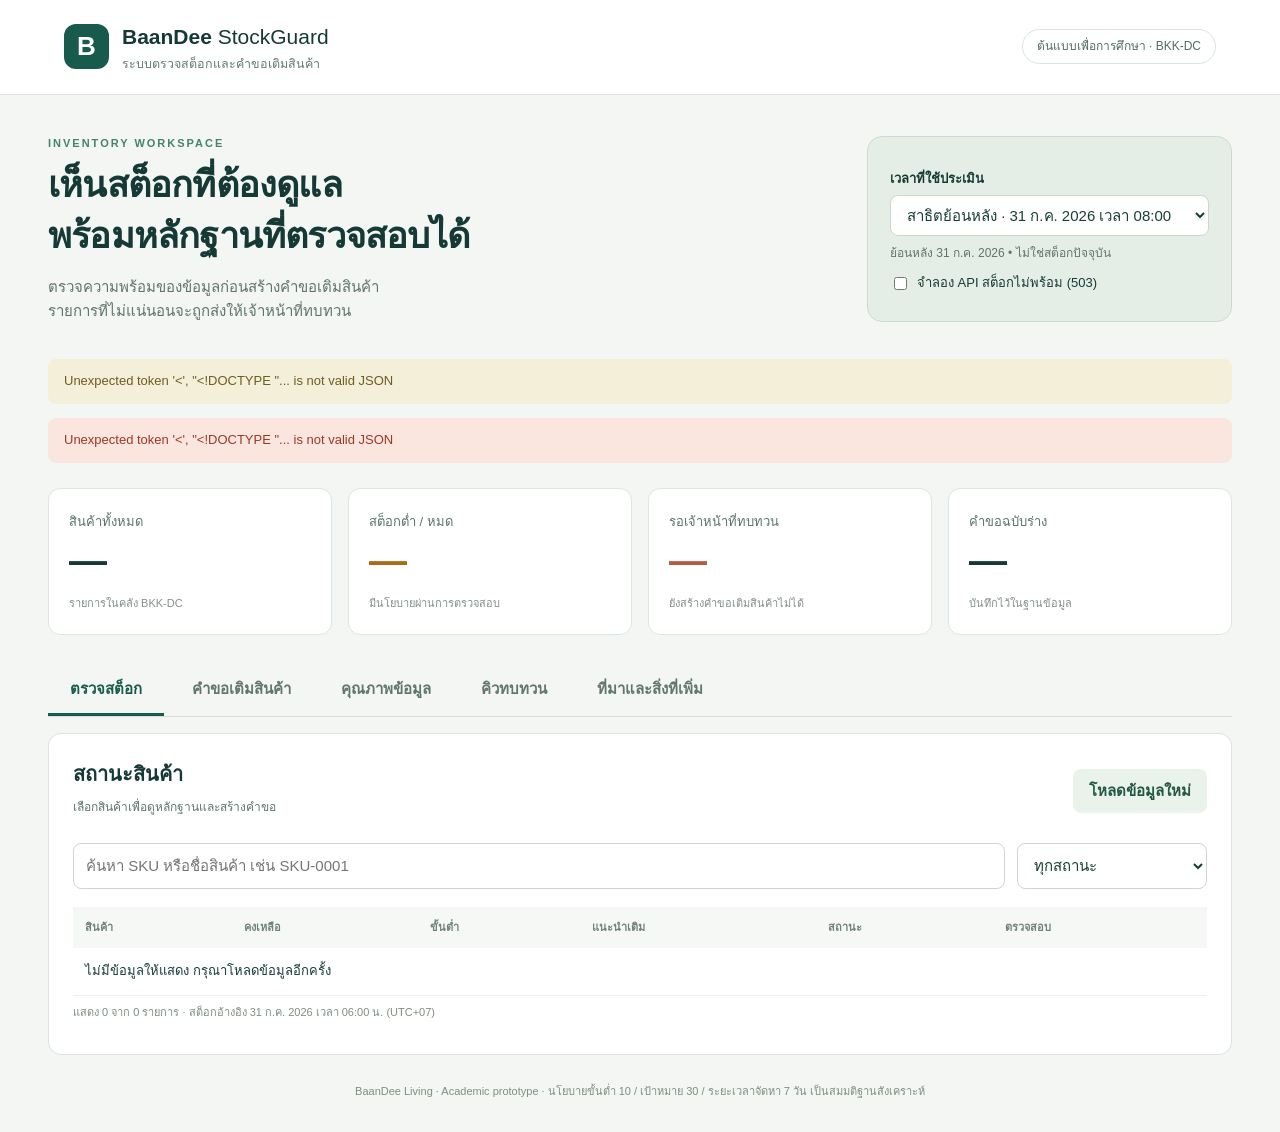
==== index.html @ 7da09f11 "Add files via upload" ====
<!doctype html><html lang="th"><head><meta charset="utf-8"><meta name="viewport" content="width=device-width, initial-scale=1"><title>BaanDee StockGuard</title><link rel="stylesheet" href="/style.css"><script src="/app.js" defer></script><script src="/features.js" defer></script></head>
<body><header><div class="brand"><span class="logo">B</span><div><strong>BaanDee <span>StockGuard</span></strong><small>ระบบตรวจสต็อกและคำขอเติมสินค้า</small></div></div><span class="pill">ต้นแบบเพื่อการศึกษา · BKK-DC</span></header>
<main><section class="hero"><div><p class="eyebrow">INVENTORY WORKSPACE</p><h1>เห็นสต็อกที่ต้องดูแล<br>พร้อมหลักฐานที่ตรวจสอบได้</h1><p>ตรวจความพร้อมของข้อมูลก่อนสร้างคำขอเติมสินค้า<br>รายการที่ไม่แน่นอนจะถูกส่งให้เจ้าหน้าที่ทบทวน</p></div><div class="modebox"><label for="mode">เวลาที่ใช้ประเมิน</label><select id="mode"><option value="demo">สาธิตย้อนหลัง · 31 ก.ค. 2026 เวลา 08:00</option><option value="live">ตรวจ ณ เวลาปัจจุบัน</option></select><p id="modeNote">ข้อมูลจำลอง • ไม่ใช่สต็อกปัจจุบัน</p><label class="check"><input type="checkbox" id="outage"> จำลอง API สต็อกไม่พร้อม (503)</label></div></section>
<p id="storageNote" class="callout">กำลังตรวจสอบโหมดจัดเก็บข้อมูล…</p>
<div id="notice" class="notice" role="status" aria-live="polite" hidden></div>
<section class="metrics" aria-label="ภาพรวม"><article><span>สินค้าทั้งหมด</span><strong id="total">—</strong><small>รายการในคลัง BKK-DC</small></article><article><span>สต็อกต่ำ / หมด</span><strong id="atRisk">—</strong><small>มีนโยบายผ่านการตรวจสอบ</small></article><article><span>รอเจ้าหน้าที่ทบทวน</span><strong id="reviewCount">—</strong><small>ยังสร้างคำขอเติมสินค้าไม่ได้</small></article><article><span>คำขอฉบับร่าง</span><strong id="draftCount">—</strong><small>บันทึกไว้ในฐานข้อมูล</small></article></section>
<nav aria-label="ส่วนการทำงาน"><button class="tab active" data-tab="inventory">ตรวจสต็อก</button><button class="tab" data-tab="requests">คำขอเติมสินค้า</button><button class="tab" data-tab="quality">คุณภาพข้อมูล</button><button class="tab" data-tab="review">คิวทบทวน</button><button class="tab" data-tab="project">ที่มาและสิ่งที่เพิ่ม</button></nav>
<section id="inventory" class="panel"><div class="sectionhead"><div><h2>สถานะสินค้า</h2><p>เลือกสินค้าเพื่อดูหลักฐานและสร้างคำขอ</p></div><button id="refresh" class="secondary">โหลดข้อมูลใหม่</button></div><div class="filters"><input id="search" aria-label="ค้นหาสินค้า" placeholder="ค้นหา SKU หรือชื่อสินค้า เช่น SKU-0001"><select id="filter" aria-label="กรองสถานะ"><option value="all">ทุกสถานะ</option><option value="low">สต็อกต่ำ</option><option value="out">สินค้าหมด</option><option value="review">ต้องทบทวน</option><option value="ok">เพียงพอ</option></select></div><div class="tablewrap"><table><thead><tr><th>สินค้า</th><th>คงเหลือ</th><th>ขั้นต่ำ</th><th>แนะนำเติม</th><th>สถานะ</th><th>ตรวจสอบ</th></tr></thead><tbody id="stockRows"></tbody></table></div><p id="rowCount" class="footnote"></p></section>
<section id="requests" class="panel" hidden><div class="sectionhead"><div><h2>คำขอเติมสินค้า</h2><p>สร้าง → บันทึก → เรียกกลับ → แก้ไข • ทุกการเปลี่ยนแปลงมีประวัติ</p></div><button id="reloadRequests" class="secondary">เรียกข้อมูลที่บันทึก</button></div><p class="callout">คำขอเป็นฉบับร่างเท่านั้น ไม่มีการสั่งซื้อหรือเปลี่ยนยอดสต็อกจริง</p><div class="tablewrap"><table><thead><tr><th>คำขอ / สินค้า</th><th>จำนวน</th><th>โหมด</th><th>สถานะ</th><th>เวอร์ชัน</th><th>จัดการ</th></tr></thead><tbody id="requestRows"></tbody></table></div></section>
<section id="quality" class="panel" hidden><div class="sectionhead"><div><h2>หลักฐานคุณภาพข้อมูล</h2><p>แยกข้อมูลต้นฉบับ ข้อมูลสังเคราะห์ และรายการที่ยังตัดสินใจไม่ได้</p></div></div><div id="qualitySummary" class="callout"></div><div class="tablewrap"><table><thead><tr><th>ปัญหา / แหล่งข้อมูล</th><th>Key</th><th>ก่อน</th><th>หลัง / วิธีจัดการ</th></tr></thead><tbody id="qualityRows"></tbody></table></div></section>
<section id="review" class="panel" hidden><h2>คิวรายการที่ต้องทบทวน</h2><p>แก้เฉพาะนโยบายที่มีหลักฐานหรือข้อตกลงในการสาธิต ข้อมูลสต็อกเก่า/ผิดต้องแก้ที่แหล่งข้อมูลและนำเข้าใหม่</p><div id="reviewRows"></div></section>
<section id="project" class="panel" hidden><h2>ปัญหาและสิ่งที่พัฒนาเพิ่ม</h2><p>ผู้ใช้: เจ้าหน้าที่คลัง BKK-DC ต้องตัดสินใจว่าจะเติมสินค้าใด โดยจำนวนคงเหลือเพียงอย่างเดียวไม่เพียงพอ และนโยบายอาจหายหรือขัดแย้ง</p><p class="callout">คุณค่าที่คาดหวัง: ลดเวลารวบรวมข้อมูลและลดการสร้างคำขอจากหลักฐานไม่พร้อม ยังไม่ได้วัดผลกับผู้ใช้จริง</p><h3>ข้อมูลอาจารย์ → นโยบายของทีม → คำขอเติมสินค้า</h3><p>เชื่อมสินค้าด้วย product_id และเชื่อมนโยบายกับสต็อกด้วย product_id + location_id</p><div id="sourceComparison"></div><h3>ส่วนที่เพิ่มในรอบนี้</h3><ul><li>คิวทบทวน พร้อมบันทึกนโยบาย ผู้ทบทวน เหตุผล และประวัติใน SQLite</li><li>What-if เปรียบเทียบเกณฑ์โดยไม่บันทึกข้อมูล</li><li>แสดงรายการกักกัน และหลักฐานเทียบไฟล์ต้นฉบับด้วย SHA-256</li><li>โหมดซ้อมแยกฐานข้อมูล และ tests ครอบคลุมฟีเจอร์ใหม่</li></ul><p>ระบบใช้กฎที่ตรวจซ้ำได้ ไม่มี Generative AI ในผลิตภัณฑ์; ใช้ AI ช่วยพัฒนา ต้องให้ทีมตรวจสอบและอธิบายได้</p></section>
<footer>BaanDee Living · Academic prototype · นโยบายขั้นต่ำ 10 / เป้าหมาย 30 / ระยะเวลาจัดหา 7 วัน เป็นสมมติฐานสังเคราะห์</footer></main>
<dialog id="detail"><form method="dialog"><button class="close" aria-label="ปิด">×</button></form><p class="eyebrow">EVIDENCE & ACTION</p><h2 id="detailTitle"></h2><div id="evidence"></div><form id="requestForm"><label for="quantity">จำนวนที่ขอเติม (ปรับได้ตามดุลยพินิจ)</label><input type="number" id="quantity" min="1" max="10000" required><label for="note">เหตุผล / หมายเหตุ</label><textarea id="note" maxlength="500" rows="3" placeholder="ระบุเหตุผลประกอบคำขอ"></textarea><div id="formMessage" role="status"></div><button type="submit" id="save">บันทึกคำขอ</button><button type="button" id="cancelRequest" class="danger" hidden>ยกเลิกคำขอ (เก็บประวัติ)</button></form><div id="history"></div>
<section id="policyTools"><hr><h3>นโยบายและ What-if</h3><p class="footnote">ค่าที่กรอกเป็นข้อเสนอ ไม่ใช่ข้อเท็จจริงจากยอดขาย ผู้ทบทวนเป็นชื่อที่กรอกเอง ไม่มีการยืนยันตัวตน</p>
<form id="policyForm"><div class="policyGrid"><div><label for="policyMin">ขั้นต่ำ</label><input id="policyMin" type="number" min="0" max="9999" required></div><div><label for="policyTarget">เป้าหมาย</label><input id="policyTarget" type="number" min="1" max="10000" required></div><div><label for="policyLead">ระยะจัดหา (วัน)</label><input id="policyLead" type="number" min="1" max="365" required></div></div>
<button id="simulate" type="button" class="secondary">ทดลอง What-if (ไม่บันทึก)</button><div id="simulation" role="status"></div>
<label for="reviewer">ผู้ทบทวน (ชื่อแสดง ไม่ยืนยันตัวตน)</label><input id="reviewer" required minlength="3" maxlength="500">
<label for="policyReason">เหตุผลและหลักฐาน / สมมติฐานที่ทีมตกลง</label><textarea id="policyReason" required minlength="3" maxlength="500" rows="2"></textarea><p id="policyTime" class="footnote"></p>
<button id="savePolicy" type="submit">บันทึกนโยบายและประเมินใหม่</button><div id="policyMessage" role="status"></div></form><div id="policyHistory"></div></section></dialog>
</body></html>
---- style.css ----
:root{font-family:"Leelawadee UI",Tahoma,Arial,sans-serif;color:#153a36;background:#f3f6f3;font-size:15px;line-height:1.6}*{box-sizing:border-box}body{margin:0}header{background:#fff;border-bottom:1px solid #dce5df;padding:20px max(5vw,24px);display:flex;align-items:center;justify-content:space-between;gap:20px}.brand{display:flex;align-items:center;gap:13px}.brand strong{font-size:21px}.brand strong span{font-weight:400}.brand small{display:block;color:#647a73}.logo{display:grid;place-items:center;border-radius:12px;background:#185a4c;color:#fff;width:45px;height:45px;font-size:26px;font-weight:bold}.pill{border:1px solid #d9e6df;border-radius:99px;padding:7px 14px;color:#526c60;font-size:12px}main{max-width:1240px;margin:auto;padding:32px 28px}.hero{display:flex;justify-content:space-between;align-items:center;gap:40px;margin-bottom:28px}h1{font-size:36px;line-height:1.4;letter-spacing:-.8px;margin:8px 0 14px}h2{font-size:20px;margin:0}p{margin:8px 0;color:#60756c}.eyebrow{font-size:11px;letter-spacing:2px;color:#448370;font-weight:bold}.modebox{background:#e5eee6;border:1px solid #cbdccc;border-radius:15px;padding:22px;width:365px;flex-shrink:0}.modebox p{font-size:12px}.modebox label{font-size:13px;font-weight:600}input,select,textarea{font:inherit;border:1px solid #cbd7cf;border-radius:8px;padding:10px 12px;background:white;color:#163f36;width:100%}select{cursor:pointer}label{display:block;margin:10px 0 5px}.check{display:flex;align-items:center;gap:7px;font-weight:400!important}.check input{width:auto}.metrics{display:grid;grid-template-columns:repeat(4,1fr);gap:16px;margin:25px 0}.metrics article{background:#fff;border:1px solid #dde6df;border-radius:12px;padding:20px}.metrics article span{font-size:13px;color:#5d726a}.metrics article strong{font-size:38px;display:block;line-height:1.5}.metrics article:nth-child(2) strong{color:#ab6c14}.metrics article:nth-child(3) strong{color:#b65b43}.metrics small{font-size:11px;color:#829087}nav{display:flex;gap:6px;margin:30px 0 16px;border-bottom:1px solid #d4dfd7}button{font:inherit;border:0;background:#175c4d;color:white;cursor:pointer;border-radius:8px;padding:10px 16px;font-weight:600}button:hover{filter:brightness(.94)}button:disabled{opacity:.45;cursor:not-allowed}.tab{background:transparent;color:#62766c;border-radius:0;border-bottom:3px solid transparent;padding:12px 22px}.tab.active{color:#175c4d;border-bottom-color:#175c4d}.panel{background:white;border:1px solid #dce5df;border-radius:13px;padding:24px}.sectionhead{display:flex;justify-content:space-between;align-items:center;gap:15px}.sectionhead p{font-size:12px}.secondary{background:#eaf2ec;color:#245745}.filters{display:flex;gap:12px;margin:18px 0}.filters input{flex:1}.filters select{width:190px}.tablewrap{overflow:auto}table{width:100%;border-collapse:collapse;text-align:left;font-size:13px}th{font-size:11px;color:#6f8278;background:#f5f8f4;white-space:nowrap;padding:12px}td{padding:13px 12px;border-bottom:1px solid #ecf0eb;vertical-align:top}td small{display:block;color:#819088}td button{padding:6px 12px;font-size:12px;background:#edf4ef;color:#245c4c}.badge{display:inline-block;padding:4px 10px;border-radius:99px;font-size:11px;white-space:nowrap}.low{background:#fff1cd;color:#8a5b00}.out{background:#fde7df;color:#a4472c}.review{background:#f1e6f3;color:#7b4d87}.ok{background:#e5f2e8;color:#286647}.footnote,footer{font-size:11px;color:#7d8f81}footer{margin-top:28px;text-align:center}.notice,.callout{padding:12px 16px;border-radius:8px;background:#f4efd9;color:#725b20;font-size:13px;margin:14px 0}.notice.error{background:#fbe5df;color:#9b3922}dialog{max-width:650px;width:calc(100% - 30px);max-height:90vh;border:1px solid #d2dfd4;border-radius:18px;padding:28px;color:#193d32}dialog::backdrop{background:#112d2580}.close{float:right;background:#eaf0e8;color:#174536;font-size:22px;padding:0 11px}.evidencegrid{display:grid;grid-template-columns:1fr 1fr;gap:10px;margin:18px 0}.evidencegrid div{background:#f2f6f1;padding:12px;border-radius:7px}.evidencegrid small{display:block;color:#77877c;font-size:11px}.evidencegrid strong{font-size:17px}#requestForm button{margin:16px 8px 0 0}.danger{background:#f8e5df;color:#963f2b}#formMessage{margin-top:10px;color:#9e4f2b;font-size:13px}#history{font-size:12px;margin-top:18px}code{font-size:11px;overflow-wrap:anywhere}#qualityRows td{max-width:260px;overflow-wrap:anywhere;font-size:12px}[hidden]{display:none!important}@media(max-width:760px){header{padding:15px 20px}.pill{display:none}main{padding:20px 14px}.hero{display:block}h1{font-size:29px}.modebox{width:100%;margin-top:20px}.metrics{grid-template-columns:1fr 1fr;gap:10px}.metrics article{padding:14px}.metrics article strong{font-size:30px}.panel{padding:15px}.tab{padding:10px 12px;font-size:13px}.sectionhead{align-items:flex-start}.filters{flex-wrap:wrap}.filters select{width:100%}}

nav{flex-wrap:wrap}.policyGrid{display:grid;grid-template-columns:repeat(3,1fr);gap:12px}#policyTools button{margin-top:14px}#reviewRows article{border-bottom:1px solid #dce5df;padding:18px 0}#sourceComparison pre{white-space:pre-wrap;overflow-wrap:anywhere;font-size:11px}#policyHistory{font-size:12px}#policyHistory p{overflow-wrap:anywhere}#policyMessage{color:#9b3922;margin:10px 0}#simulation{margin:12px 0}@media(max-width:480px){.policyGrid{grid-template-columns:1fr}.tab{padding:10px}}
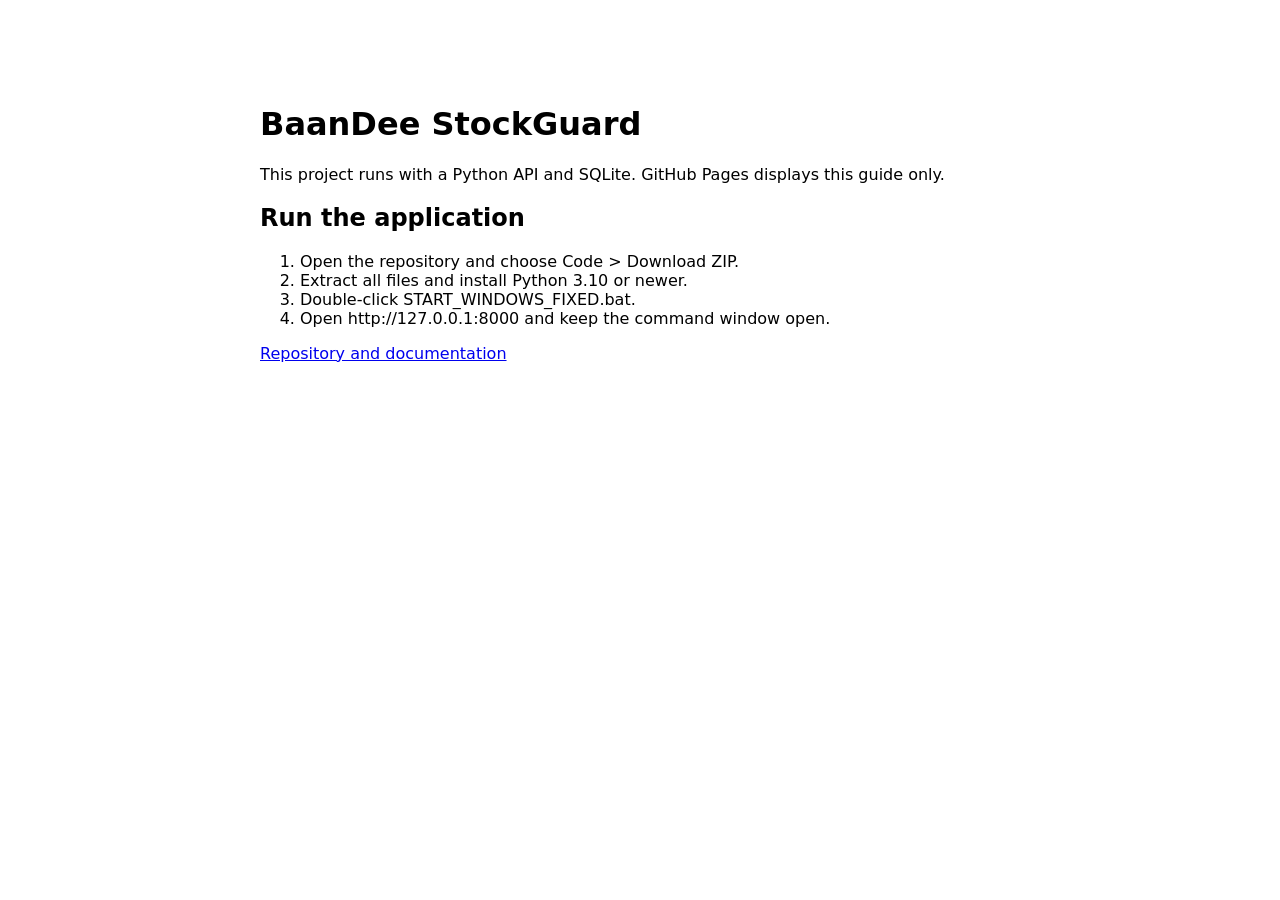
==== commit 9de2992f: "Restore project folders and document local startup" ====
--- a/index.html
+++ b/index.html
@@ -1,21 +1 @@
-<!doctype html><html lang="th"><head><meta charset="utf-8"><meta name="viewport" content="width=device-width, initial-scale=1"><title>BaanDee StockGuard</title><link rel="stylesheet" href="/style.css"><script src="/app.js" defer></script><script src="/features.js" defer></script></head>
-<body><header><div class="brand"><span class="logo">B</span><div><strong>BaanDee <span>StockGuard</span></strong><small>ระบบตรวจสต็อกและคำขอเติมสินค้า</small></div></div><span class="pill">ต้นแบบเพื่อการศึกษา · BKK-DC</span></header>
-<main><section class="hero"><div><p class="eyebrow">INVENTORY WORKSPACE</p><h1>เห็นสต็อกที่ต้องดูแล<br>พร้อมหลักฐานที่ตรวจสอบได้</h1><p>ตรวจความพร้อมของข้อมูลก่อนสร้างคำขอเติมสินค้า<br>รายการที่ไม่แน่นอนจะถูกส่งให้เจ้าหน้าที่ทบทวน</p></div><div class="modebox"><label for="mode">เวลาที่ใช้ประเมิน</label><select id="mode"><option value="demo">สาธิตย้อนหลัง · 31 ก.ค. 2026 เวลา 08:00</option><option value="live">ตรวจ ณ เวลาปัจจุบัน</option></select><p id="modeNote">ข้อมูลจำลอง • ไม่ใช่สต็อกปัจจุบัน</p><label class="check"><input type="checkbox" id="outage"> จำลอง API สต็อกไม่พร้อม (503)</label></div></section>
-<p id="storageNote" class="callout">กำลังตรวจสอบโหมดจัดเก็บข้อมูล…</p>
-<div id="notice" class="notice" role="status" aria-live="polite" hidden></div>
-<section class="metrics" aria-label="ภาพรวม"><article><span>สินค้าทั้งหมด</span><strong id="total">—</strong><small>รายการในคลัง BKK-DC</small></article><article><span>สต็อกต่ำ / หมด</span><strong id="atRisk">—</strong><small>มีนโยบายผ่านการตรวจสอบ</small></article><article><span>รอเจ้าหน้าที่ทบทวน</span><strong id="reviewCount">—</strong><small>ยังสร้างคำขอเติมสินค้าไม่ได้</small></article><article><span>คำขอฉบับร่าง</span><strong id="draftCount">—</strong><small>บันทึกไว้ในฐานข้อมูล</small></article></section>
-<nav aria-label="ส่วนการทำงาน"><button class="tab active" data-tab="inventory">ตรวจสต็อก</button><button class="tab" data-tab="requests">คำขอเติมสินค้า</button><button class="tab" data-tab="quality">คุณภาพข้อมูล</button><button class="tab" data-tab="review">คิวทบทวน</button><button class="tab" data-tab="project">ที่มาและสิ่งที่เพิ่ม</button></nav>
-<section id="inventory" class="panel"><div class="sectionhead"><div><h2>สถานะสินค้า</h2><p>เลือกสินค้าเพื่อดูหลักฐานและสร้างคำขอ</p></div><button id="refresh" class="secondary">โหลดข้อมูลใหม่</button></div><div class="filters"><input id="search" aria-label="ค้นหาสินค้า" placeholder="ค้นหา SKU หรือชื่อสินค้า เช่น SKU-0001"><select id="filter" aria-label="กรองสถานะ"><option value="all">ทุกสถานะ</option><option value="low">สต็อกต่ำ</option><option value="out">สินค้าหมด</option><option value="review">ต้องทบทวน</option><option value="ok">เพียงพอ</option></select></div><div class="tablewrap"><table><thead><tr><th>สินค้า</th><th>คงเหลือ</th><th>ขั้นต่ำ</th><th>แนะนำเติม</th><th>สถานะ</th><th>ตรวจสอบ</th></tr></thead><tbody id="stockRows"></tbody></table></div><p id="rowCount" class="footnote"></p></section>
-<section id="requests" class="panel" hidden><div class="sectionhead"><div><h2>คำขอเติมสินค้า</h2><p>สร้าง → บันทึก → เรียกกลับ → แก้ไข • ทุกการเปลี่ยนแปลงมีประวัติ</p></div><button id="reloadRequests" class="secondary">เรียกข้อมูลที่บันทึก</button></div><p class="callout">คำขอเป็นฉบับร่างเท่านั้น ไม่มีการสั่งซื้อหรือเปลี่ยนยอดสต็อกจริง</p><div class="tablewrap"><table><thead><tr><th>คำขอ / สินค้า</th><th>จำนวน</th><th>โหมด</th><th>สถานะ</th><th>เวอร์ชัน</th><th>จัดการ</th></tr></thead><tbody id="requestRows"></tbody></table></div></section>
-<section id="quality" class="panel" hidden><div class="sectionhead"><div><h2>หลักฐานคุณภาพข้อมูล</h2><p>แยกข้อมูลต้นฉบับ ข้อมูลสังเคราะห์ และรายการที่ยังตัดสินใจไม่ได้</p></div></div><div id="qualitySummary" class="callout"></div><div class="tablewrap"><table><thead><tr><th>ปัญหา / แหล่งข้อมูล</th><th>Key</th><th>ก่อน</th><th>หลัง / วิธีจัดการ</th></tr></thead><tbody id="qualityRows"></tbody></table></div></section>
-<section id="review" class="panel" hidden><h2>คิวรายการที่ต้องทบทวน</h2><p>แก้เฉพาะนโยบายที่มีหลักฐานหรือข้อตกลงในการสาธิต ข้อมูลสต็อกเก่า/ผิดต้องแก้ที่แหล่งข้อมูลและนำเข้าใหม่</p><div id="reviewRows"></div></section>
-<section id="project" class="panel" hidden><h2>ปัญหาและสิ่งที่พัฒนาเพิ่ม</h2><p>ผู้ใช้: เจ้าหน้าที่คลัง BKK-DC ต้องตัดสินใจว่าจะเติมสินค้าใด โดยจำนวนคงเหลือเพียงอย่างเดียวไม่เพียงพอ และนโยบายอาจหายหรือขัดแย้ง</p><p class="callout">คุณค่าที่คาดหวัง: ลดเวลารวบรวมข้อมูลและลดการสร้างคำขอจากหลักฐานไม่พร้อม ยังไม่ได้วัดผลกับผู้ใช้จริง</p><h3>ข้อมูลอาจารย์ → นโยบายของทีม → คำขอเติมสินค้า</h3><p>เชื่อมสินค้าด้วย product_id และเชื่อมนโยบายกับสต็อกด้วย product_id + location_id</p><div id="sourceComparison"></div><h3>ส่วนที่เพิ่มในรอบนี้</h3><ul><li>คิวทบทวน พร้อมบันทึกนโยบาย ผู้ทบทวน เหตุผล และประวัติใน SQLite</li><li>What-if เปรียบเทียบเกณฑ์โดยไม่บันทึกข้อมูล</li><li>แสดงรายการกักกัน และหลักฐานเทียบไฟล์ต้นฉบับด้วย SHA-256</li><li>โหมดซ้อมแยกฐานข้อมูล และ tests ครอบคลุมฟีเจอร์ใหม่</li></ul><p>ระบบใช้กฎที่ตรวจซ้ำได้ ไม่มี Generative AI ในผลิตภัณฑ์; ใช้ AI ช่วยพัฒนา ต้องให้ทีมตรวจสอบและอธิบายได้</p></section>
-<footer>BaanDee Living · Academic prototype · นโยบายขั้นต่ำ 10 / เป้าหมาย 30 / ระยะเวลาจัดหา 7 วัน เป็นสมมติฐานสังเคราะห์</footer></main>
-<dialog id="detail"><form method="dialog"><button class="close" aria-label="ปิด">×</button></form><p class="eyebrow">EVIDENCE & ACTION</p><h2 id="detailTitle"></h2><div id="evidence"></div><form id="requestForm"><label for="quantity">จำนวนที่ขอเติม (ปรับได้ตามดุลยพินิจ)</label><input type="number" id="quantity" min="1" max="10000" required><label for="note">เหตุผล / หมายเหตุ</label><textarea id="note" maxlength="500" rows="3" placeholder="ระบุเหตุผลประกอบคำขอ"></textarea><div id="formMessage" role="status"></div><button type="submit" id="save">บันทึกคำขอ</button><button type="button" id="cancelRequest" class="danger" hidden>ยกเลิกคำขอ (เก็บประวัติ)</button></form><div id="history"></div>
-<section id="policyTools"><hr><h3>นโยบายและ What-if</h3><p class="footnote">ค่าที่กรอกเป็นข้อเสนอ ไม่ใช่ข้อเท็จจริงจากยอดขาย ผู้ทบทวนเป็นชื่อที่กรอกเอง ไม่มีการยืนยันตัวตน</p>
-<form id="policyForm"><div class="policyGrid"><div><label for="policyMin">ขั้นต่ำ</label><input id="policyMin" type="number" min="0" max="9999" required></div><div><label for="policyTarget">เป้าหมาย</label><input id="policyTarget" type="number" min="1" max="10000" required></div><div><label for="policyLead">ระยะจัดหา (วัน)</label><input id="policyLead" type="number" min="1" max="365" required></div></div>
-<button id="simulate" type="button" class="secondary">ทดลอง What-if (ไม่บันทึก)</button><div id="simulation" role="status"></div>
-<label for="reviewer">ผู้ทบทวน (ชื่อแสดง ไม่ยืนยันตัวตน)</label><input id="reviewer" required minlength="3" maxlength="500">
-<label for="policyReason">เหตุผลและหลักฐาน / สมมติฐานที่ทีมตกลง</label><textarea id="policyReason" required minlength="3" maxlength="500" rows="2"></textarea><p id="policyTime" class="footnote"></p>
-<button id="savePolicy" type="submit">บันทึกนโยบายและประเมินใหม่</button><div id="policyMessage" role="status"></div></form><div id="policyHistory"></div></section></dialog>
-</body></html>
+<!doctype html><html lang="en"><meta charset="utf-8"><meta name="viewport" content="width=device-width"><title>BaanDee StockGuard</title><body style="font-family:system-ui;max-width:760px;margin:60px auto;padding:24px"><h1>BaanDee StockGuard</h1><p>This project runs with a Python API and SQLite. GitHub Pages displays this guide only.</p><h2>Run the application</h2><ol><li>Open the repository and choose Code &gt; Download ZIP.</li><li>Extract all files and install Python 3.10 or newer.</li><li>Double-click START_WINDOWS_FIXED.bat.</li><li>Open http://127.0.0.1:8000 and keep the command window open.</li></ol><p><a href="https://github.com/bfbnfh55/banndee">Repository and documentation</a></p></body></html>
